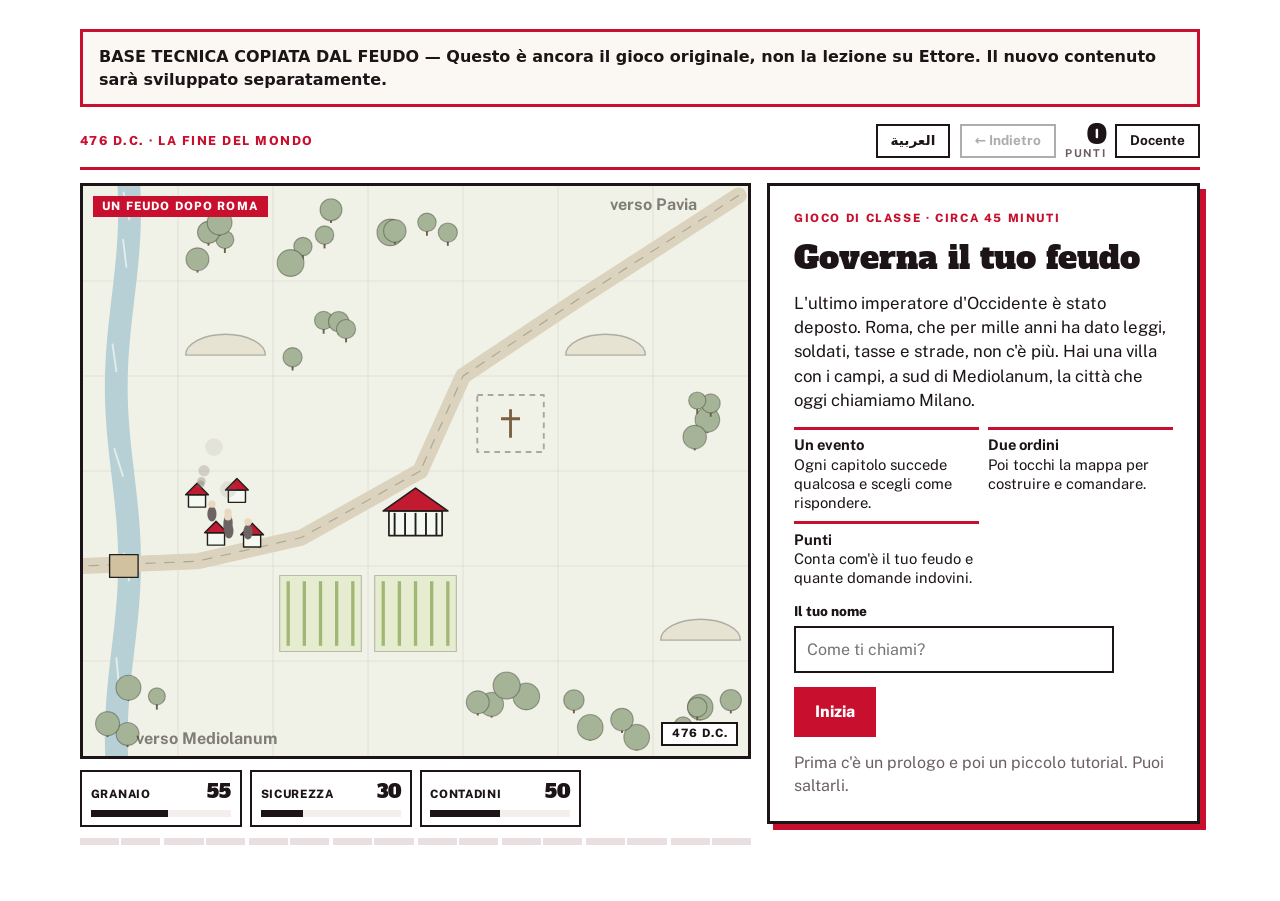
==== index.html @ fc3a0640 "chore: importa base tecnica modulare del feudo per simulatore epica" ====
<!doctype html>
<html lang="it">
<head>
<meta charset="utf-8">
<meta name="viewport" content="width=device-width,initial-scale=1,viewport-fit=cover">
<title>Base tecnica da adattare — Epica e romanzo</title>
<link rel="preconnect" href="https://fonts.googleapis.com">
<link rel="preconnect" href="https://fonts.gstatic.com" crossorigin>
<link href="https://fonts.googleapis.com/css2?family=Alfa+Slab+One&family=Public+Sans:wght@400;500;700;800&family=Cairo:wght@400;600;700;800&display=swap" rel="stylesheet">
<link rel="stylesheet" href="stile.css">
<!-- Contatore visite (facoltativo): per attivarlo togli i commenti e metti il tuo codice GoatCounter.
<script data-goatcounter="https://IL-TUO-CODICE.goatcounter.com/count" async src="//gc.zgo.at/count.js"></script>
-->
</head>
<body>
<div role="status" style="max-width:70rem;margin:.5rem auto 1rem;padding:.8rem 1rem;border:3px solid #c8102e;font:700 1rem/1.45 system-ui,sans-serif;color:#1c1416;background:#fbf7f2">BASE TECNICA COPIATA DAL FEUDO — Questo è ancora il gioco originale, non la lezione su Ettore. Il nuovo contenuto sarà sviluppato separatamente.</div>
<div class="app" id="app">
  <div class="bar">
    <div class="sub" id="subtitle">476 d.C. · La fine del mondo</div>
    <div class="bar-r">
      <button class="pill" id="btnLang" data-notr>العربية</button>
      <button class="pill" id="btnBack" disabled>← Indietro</button>
      <div class="score"><b id="score">0</b><small>Punti</small></div>
      <button class="pill" id="btnBoard">Docente</button>
    </div>
  </div>
  <div class="stage">
    <div class="left">
      <div class="mapwrap" id="mapwrap">
        <canvas id="map" aria-label="Mappa del tuo feudo"></canvas>
        <div class="chapter-tag" id="chTag"></div>
        <div class="turn-tag" id="turnTag"></div>
      </div>
      <div class="hud" id="hud"></div>
      <div class="progress" id="progress"></div>
    </div>
    <div class="panel" id="panel"></div>
  </div>
</div>
<div id="winner" hidden></div>
<div id="prologue" hidden></div>

<!-- L'ordine conta: sono script classici che condividono le stesse variabili. -->
<script src="config.js"></script>      <!-- valori da cambiare in ogni copia -->
<script src="contenuti.js"></script>   <!-- la storia: misure, capitoli, quiz, eventi -->
<script src="motore.js"></script>      <!-- regole del gioco, punteggio, codice del punteggio -->
<script src="i18n.js"></script>        <!-- traduzione in arabo -->
<script src="comune.js"></script>      <!-- stato e funzioni condivise dell'interfaccia -->
<script src="mappa.js"></script>       <!-- mappa animata su canvas -->
<script src="prologo.js"></script>     <!-- schede del prologo -->
<script src="interfaccia.js"></script> <!-- pannelli, azioni, classifica, avvio -->
</body>
</html>
---- stile.css ----
/* Layout: la mappa domina. Su schermo largo mappa e misure a sinistra, scene e ordini a destra. Su telefono: barra, mappa, misure, scena.
   Look: pagina bianca, rosso araldico per azioni e pericolo, inchiostro per il testo. Un solo tema deliberato. */
:root {
  --white: #ffffff; --ink: #1c1416; --red: #c8102e; --red-dark: #96091f; --red-pale: #fdeaed;
  --paper: #fbf7f2; --line: #e9dfe0; --mute: #6c5f63; --soft: #f4efec;
  --display: 'Alfa Slab One', 'Rockwell', Georgia, serif; --ui: 'Public Sans', system-ui, sans-serif;
  color-scheme: light;
}
* { box-sizing: border-box; }
body { background: var(--white); color: var(--ink); font-family: var(--ui); font-size: 1rem; line-height: 1.45;
  padding-inline: 1rem; padding-block: .8rem 3rem; }
button, input, textarea { font: inherit; color: inherit; }
.app { max-width: 70rem; margin-inline: auto; display: flex; flex-direction: column; gap: .8rem; }

.bar { display: flex; justify-content: space-between; align-items: center; gap: .8rem; flex-wrap: wrap; border-bottom: 3px solid var(--red); padding-bottom: .5rem; }
.sub { font-weight: 800; font-size: .78rem; letter-spacing: .12em; text-transform: uppercase; color: var(--red); }
.bar-r { display: flex; align-items: center; gap: .6rem; }
.score { text-align: end; line-height: 1; }
.score b { font-family: var(--display); font-size: 1.6rem; font-variant-numeric: tabular-nums; }
.score small { display: block; font-size: .68rem; font-weight: 700; letter-spacing: .12em; text-transform: uppercase; color: var(--mute); }
.pill { font-weight: 700; font-size: .85rem; border: 2px solid var(--ink); background: var(--white); padding: .35rem .8rem; cursor: pointer; }
.pill:hover { background: var(--ink); color: var(--white); }

.stage { display: grid; grid-template-columns: minmax(0, 1.55fr) minmax(19rem, 1fr); gap: 1rem; align-items: start; }
.left { display: flex; flex-direction: column; gap: .7rem; min-width: 0; }
@media (max-width: 52rem) { .stage { display: flex; flex-direction: column; align-items: stretch; } }

.mapwrap { position: relative; border: 3px solid var(--ink); background: var(--paper); line-height: 0; }
#map { width: 100%; display: block; touch-action: manipulation; cursor: pointer; }
.chapter-tag { position: absolute; left: .6rem; top: .6rem; background: var(--red); color: var(--white); font-weight: 800; font-size: .72rem; letter-spacing: .1em; text-transform: uppercase; padding: .25rem .6rem; line-height: 1.2; pointer-events: none; }
.turn-tag { position: absolute; right: .6rem; bottom: .6rem; background: var(--white); border: 2px solid var(--ink); font-weight: 800; font-size: .72rem; letter-spacing: .08em; text-transform: uppercase; padding: .2rem .55rem; line-height: 1.2; pointer-events: none; }
.progress { display: grid; grid-template-columns: repeat(8, 1fr); gap: 4px; }
.progress div { display: grid; grid-template-columns: 1fr 1fr; gap: 2px; }
.progress i { height: 7px; background: var(--line); display: block; }
.progress i.done { background: var(--ink); } .progress i.now { background: var(--red); }

.hud { display: grid; grid-template-columns: repeat(4, 1fr); gap: .5rem; }
.st { border: 2px solid var(--ink); padding: .4rem .55rem .5rem; background: var(--white); min-width: 0; }
.st-h { display: flex; justify-content: space-between; align-items: baseline; gap: .3rem; font-weight: 800; font-size: .72rem; letter-spacing: .06em; text-transform: uppercase; }
.st-h b { font-family: var(--display); font-size: 1.15rem; font-weight: 400; font-variant-numeric: tabular-nums; letter-spacing: 0; }
.st .bar2 { height: 7px; background: var(--soft); margin-top: .3rem; }
.st .bar2 i { display: block; height: 100%; background: var(--ink); transition: width .5s; }
.st.low { border-color: var(--red); } .st.low .bar2 i { background: var(--red); } .st.low b { color: var(--red); }
.st.up b { animation: up .9s; } .st.down b { animation: down .9s; }
@keyframes up { 0% { transform: scale(1.35); } 100% { transform: none; } }
@keyframes down { 0% { transform: scale(1.35); color: var(--red); } 100% { transform: none; } }
.st.off { display: none; }
@media (max-width: 34rem) { .hud { grid-template-columns: 1fr 1fr; } }
@media (max-width: 34rem) { .panel { box-shadow: 4px 4px 0 var(--red); } }

.panel { border: 3px solid var(--ink); background: var(--white); padding: clamp(1rem, 3vw, 1.5rem); display: flex; flex-direction: column; gap: .9rem; min-width: 0; animation: in .25s ease-out; box-shadow: 6px 6px 0 var(--red); }
@keyframes in { from { opacity: 0; transform: translateY(6px); } to { opacity: 1; transform: none; } }
@media (prefers-reduced-motion: reduce) { .panel, .st.up b, .st.down b { animation: none; } .st .bar2 i { transition: none; } }
.eyebrow { font-weight: 800; font-size: .72rem; letter-spacing: .14em; text-transform: uppercase; color: var(--red); }
h1, h2 { font-family: var(--display); font-weight: 400; line-height: 1.1; margin: 0; text-wrap: balance; }
h1 { font-size: 2rem; } h2 { font-size: 1.5rem; }
h3 { font-size: .95rem; margin: 0; font-weight: 800; }
p { margin: 0; max-width: 38rem; }
.prose { display: flex; flex-direction: column; gap: .6rem; font-size: 1.05rem; }
.muted { color: var(--mute); }
.quote { border-inline-start: 4px solid var(--red); padding-inline-start: .8rem; font-weight: 700; max-width: 38rem; }

.btn { font-weight: 800; font-size: 1rem; padding: .7rem 1.2rem; background: var(--red); color: var(--white); border: 2px solid var(--red); cursor: pointer; align-self: flex-start; }
.btn:hover { background: var(--red-dark); border-color: var(--red-dark); }
.btn.ghost { background: var(--white); color: var(--ink); border-color: var(--ink); }
.btn.ghost:hover { background: var(--ink); color: var(--white); }
.btn[disabled] { opacity: .45; cursor: default; }
:focus-visible { outline: 3px solid var(--red); outline-offset: 2px; }
.row { display: flex; gap: .6rem; flex-wrap: wrap; }

.opts { display: flex; flex-direction: column; gap: .5rem; }
.opt { display: grid; grid-template-columns: 1.6rem 1fr; gap: .4rem; text-align: left; background: var(--white); border: 2px solid var(--ink); padding: .7rem .8rem; cursor: pointer; font-weight: 500; font-size: 1rem; text-align: start; }
.opt:hover { background: var(--red-pale); border-color: var(--red); }
.opt .k { font-family: var(--display); color: var(--red); }
.opt.right { background: #eaf6ec; border-color: #1f7a3a; } .opt.wrong { background: var(--red-pale); border-color: var(--red); }

.chips { display: flex; flex-wrap: wrap; gap: .35rem; }
.chip { font-weight: 800; font-size: .8rem; padding: .12rem .5rem; background: var(--soft); font-variant-numeric: tabular-nums; }
.chip.neg { background: var(--red-pale); color: var(--red-dark); }
.note { background: var(--soft); border-inline-start: 4px solid var(--ink); padding: .7rem .9rem; display: flex; flex-direction: column; gap: .35rem; }
.note.red { background: var(--red-pale); border-color: var(--red); }
.crisis { background: var(--red); color: var(--white); padding: .6rem .8rem; font-weight: 700; }
.lines { margin: 0; padding-inline-start: 1.1rem; display: flex; flex-direction: column; gap: .2rem; max-width: 38rem; }

.ap { display: flex; align-items: center; gap: .5rem; font-weight: 800; font-size: .85rem; letter-spacing: .06em; text-transform: uppercase; }
.ap i { width: 1.1rem; height: 1.1rem; border: 2px solid var(--red); background: var(--red); display: inline-block; }
.ap i.used { background: var(--white); }
.orders { display: flex; flex-direction: column; gap: .4rem; }
.order { display: flex; justify-content: space-between; align-items: center; gap: .6rem; text-align: start; border: 2px solid var(--ink); background: var(--white); padding: .5rem .7rem; cursor: pointer; font-weight: 700; font-size: .95rem; }
.order:hover, .order.sel { background: var(--red-pale); border-color: var(--red); }
.order .chips { justify-content: flex-end; flex-shrink: 0; }
.sel-card { border: 3px solid var(--red); padding: .8rem; display: flex; flex-direction: column; gap: .5rem; background: var(--red-pale); }

.field { display: flex; flex-direction: column; gap: .3rem; max-width: 20rem; }
.field label { font-weight: 800; font-size: .85rem; }
.field input { background: var(--white); border: 2px solid var(--ink); padding: .6rem .7rem; }
.rules { display: grid; grid-template-columns: repeat(auto-fit, minmax(10rem, 1fr)); gap: .6rem; }
.rules div { border-top: 3px solid var(--red); padding-top: .35rem; font-size: .92rem; line-height: 1.3; }
.rules b { display: block; }

.big { font-family: var(--display); font-size: 3rem; line-height: 1; font-variant-numeric: tabular-nums; color: var(--red); }
.split { display: grid; grid-template-columns: 1fr 1fr; gap: .6rem; }
.split div { border: 2px solid var(--ink); padding: .5rem .7rem; }
.split b { font-family: var(--display); font-weight: 400; font-size: 1.5rem; display: block; }
.split small { font-weight: 700; font-size: .72rem; letter-spacing: .1em; text-transform: uppercase; color: var(--mute); }
textarea, .linkbox { width: 100%; background: var(--soft); border: 2px solid var(--ink); padding: .6rem; font-size: .85rem; word-break: break-all; }
textarea { min-height: 6rem; resize: vertical; }
.linkbox { user-select: all; font-family: ui-monospace, Menlo, monospace; }

.board { display: flex; flex-direction: column; border: 2px solid var(--ink); }
.brow { display: grid; grid-template-columns: 2.2rem minmax(0, 1fr) auto; gap: .6rem; align-items: center; padding: .5rem .7rem; border-bottom: 1px solid var(--line); }
.brow:last-child { border: 0; }
.brow.first { background: var(--red); color: var(--white); }
.brow.first small { color: #ffd9df; }
.pos { font-family: var(--display); font-size: 1.2rem; text-align: center; }
.brow b { display: block; overflow: hidden; text-overflow: ellipsis; white-space: nowrap; }
.brow small { color: var(--mute); font-weight: 600; font-size: .78rem; }
.pts { font-family: var(--display); font-size: 1.4rem; font-variant-numeric: tabular-nums; }

#winner { position: fixed; inset: 0; background: var(--red); color: var(--white); z-index: 50; display: flex; flex-direction: column; align-items: center; justify-content: center; gap: 1rem; text-align: center; padding: 1.5rem; overflow: hidden; }
#winner[hidden] { display: none; }
#winner .w1 { font-weight: 800; letter-spacing: .3em; text-transform: uppercase; }
#winner .w2 { font-family: var(--display); font-size: clamp(2.4rem, 11vw, 6rem); line-height: 1; overflow-wrap: anywhere; }
#winner .w3 { font-family: var(--display); font-size: 2rem; }
#winner .btn { background: var(--white); color: var(--red); border-color: var(--white); align-self: center; z-index: 2; }
.conf { position: absolute; top: -5vh; width: 10px; height: 16px; animation: fall linear infinite; }
@keyframes fall { to { transform: translateY(115vh) rotate(720deg); } }
@media (prefers-reduced-motion: reduce) { .conf { display: none; } }

/* tutorial, eventi, ordini */
.pill[disabled] { opacity: .35; cursor: default; } .pill[disabled]:hover { background: var(--white); color: inherit; }
.pill[hidden] { display: none; }
@media (max-width: 34rem) { .pill { padding: .35rem .6rem; font-size: .8rem; } .bar-r { gap: .4rem; } }
.hl { outline: 4px solid var(--red); outline-offset: 3px; animation: hlp 1.1s ease-in-out infinite; }
@keyframes hlp { 50% { outline-color: rgba(200,16,46,.15); } }
@media (prefers-reduced-motion: reduce) { .hl { animation: none; } }
.coach { background: var(--ink); color: var(--white); padding: .7rem .9rem; display: flex; flex-direction: column; gap: .25rem; font-size: .95rem; }
.coach small { font-weight: 800; font-size: .7rem; letter-spacing: .14em; text-transform: uppercase; color: #ffb3bf; }
.badge { align-self: flex-start; display: inline-block; font-weight: 800; font-size: .7rem; letter-spacing: .14em; text-transform: uppercase; padding: .18rem .55rem; background: var(--ink); color: var(--white); line-height: 1.3; }
.badge.Minaccia, .badge.Crisi { background: var(--red); }
.note .badge { margin-bottom: .1rem; }
.tag { display: block; font-weight: 800; font-size: .68rem; letter-spacing: .12em; text-transform: uppercase; color: var(--red); margin-bottom: .1rem; }
.stakes { display: flex; flex-wrap: wrap; gap: .4rem; align-items: center; }
.stakes .lbl { font-weight: 800; font-size: .72rem; letter-spacing: .12em; text-transform: uppercase; color: var(--mute); }
.stake { border: 2px solid var(--ink); padding: .1rem .5rem; font-weight: 700; font-size: .85rem; background: var(--white); }
.stake b { font-family: var(--display); font-weight: 400; margin-inline-start: .35rem; }
.stake.low { border-color: var(--red); color: var(--red); }
.ask { font-size: .75rem; letter-spacing: .14em; text-transform: uppercase; color: var(--mute); margin-top: .2rem; }
.you small { font-weight: 800; font-size: .7rem; letter-spacing: .12em; text-transform: uppercase; color: var(--mute); display: block; margin-bottom: .15rem; }
.why { background: var(--red-pale); border-inline-start: 4px solid var(--red); padding: .6rem .8rem; font-size: .95rem; max-width: 38rem; }
.steps { margin: 0; padding-inline-start: 1.3rem; display: flex; flex-direction: column; gap: .4rem; max-width: 38rem; }
.cg { display: grid; grid-template-columns: 1fr 1fr; gap: .6rem; }
.cg small { display: block; font-weight: 800; font-size: .7rem; letter-spacing: .12em; text-transform: uppercase; color: var(--mute); margin-bottom: .25rem; }
.whyline { font-weight: 700; color: var(--red-dark); }
.grp { display: flex; flex-direction: column; gap: .35rem; }
.gh { font-size: .72rem; letter-spacing: .14em; text-transform: uppercase; color: var(--mute); margin-top: .3rem; }
.gh.reco { color: var(--red); }
.order { flex-direction: column; align-items: flex-start; justify-content: flex-start; gap: .25rem; }
.order .chips { justify-content: flex-start; }
.order.reco { border-color: var(--red); }
.o-t { font-weight: 800; }
.o-why { font-size: .82rem; font-weight: 600; color: var(--red-dark); }

/* lingua araba: scrittura da destra a sinistra, la mappa resta com'e' */
.app[lang="ar"] { --display: 'Cairo', 'Noto Sans Arabic', system-ui, sans-serif; --ui: 'Cairo', 'Noto Sans Arabic', system-ui, sans-serif; font-family: var(--ui); }
.app[lang="ar"] * { letter-spacing: 0 !important; text-transform: none !important; }
.app[lang="ar"] h1, .app[lang="ar"] h2 { line-height: 1.4; font-weight: 800; }
.app[lang="ar"] p, .app[lang="ar"] li { line-height: 1.65; }
.app[dir="rtl"] .stage, .app[dir="rtl"] .mapwrap, .app[dir="rtl"] .progress { direction: ltr; }
.app[dir="rtl"] .panel, .app[dir="rtl"] .hud, .app[dir="rtl"] .bar { direction: rtl; }
.recap { border: 3px solid var(--ink); background: var(--paper); padding: .9rem 1rem 1rem; display: flex; flex-direction: column; gap: .6rem; }
.recap h3 { font-family: var(--display); font-weight: 400; font-size: 1.15rem; color: var(--red); line-height: 1.2; }
.recap-lead { font-weight: 700; font-size: .95rem; }
.recap ul { list-style: none; margin: 0; padding: 0; display: flex; flex-direction: column; gap: .5rem; }
.recap li { border-inline-start: 4px solid var(--red); padding-inline-start: .65rem; display: flex; flex-direction: column; gap: .05rem; font-size: .93rem; line-height: 1.35; }
.recap-chain { background: var(--white); border: 2px solid var(--ink); padding: .6rem .8rem; display: flex; flex-direction: column; gap: .15rem; }
.recap-chain h4 { margin: 0 0 .2rem; font-size: .72rem; font-weight: 800; letter-spacing: .12em; text-transform: uppercase; color: var(--red); }
.recap-chain p { font-size: .95rem; }
.recap li b { font-weight: 800; }
/* Prologo animato */
#prologue { position: fixed; inset: 0; z-index: 60; background: var(--white); display: flex; align-items: flex-start; justify-content: center; padding: 1rem; overflow: auto; }
#prologue[hidden] { display: none; }
@media (min-height: 40rem) { #prologue { align-items: center; } }
.pro-card { width: min(46rem, 100%); border: 3px solid var(--ink); box-shadow: 6px 6px 0 var(--red); background: var(--white); display: flex; flex-direction: column; margin-block: auto; }
.pro-art { line-height: 0; border-bottom: 3px solid var(--ink); background: var(--paper); aspect-ratio: 16 / 9; overflow: hidden; direction: ltr; }
.pro-art svg { width: 100%; height: 100%; display: block; }
.pro-in { animation: proin .5s ease-out; }
@keyframes proin { from { opacity: 0; } to { opacity: 1; } }
.pro-body { padding: 1rem 1.2rem 1.25rem; display: flex; flex-direction: column; gap: .7rem; }
.pro-top { display: flex; justify-content: space-between; align-items: center; gap: .6rem; }
.pro-title { font-size: clamp(2rem, 8vw, 3rem); color: var(--red); }
.pro-text { font-size: clamp(1.1rem, 3.4vw, 1.4rem); font-weight: 600; line-height: 1.35; max-width: 34rem; opacity: 0; animation: protext .9s ease-out forwards; }
@keyframes protext { from { opacity: 0; transform: translateY(6px); } to { opacity: 1; transform: none; } }
.pro-dots { display: flex; gap: 4px; }
.pro-dots i { flex: 1; height: 6px; background: var(--line); display: block; }
.pro-dots i.done { background: var(--ink); } .pro-dots i.now { background: var(--red); }
.pro-card[dir="rtl"] { --display: 'Cairo', 'Noto Sans Arabic', system-ui, sans-serif; --ui: 'Cairo', 'Noto Sans Arabic', system-ui, sans-serif; font-family: var(--ui); }
.pro-card[dir="rtl"] * { letter-spacing: 0 !important; text-transform: none !important; }
.pro-card[dir="rtl"] .pro-title { line-height: 1.4; font-weight: 800; }
.pro-card[dir="rtl"] .pro-text { line-height: 1.7; }
@media (prefers-reduced-motion: reduce) { .pro-in, .pro-text { animation: none; opacity: 1; } }
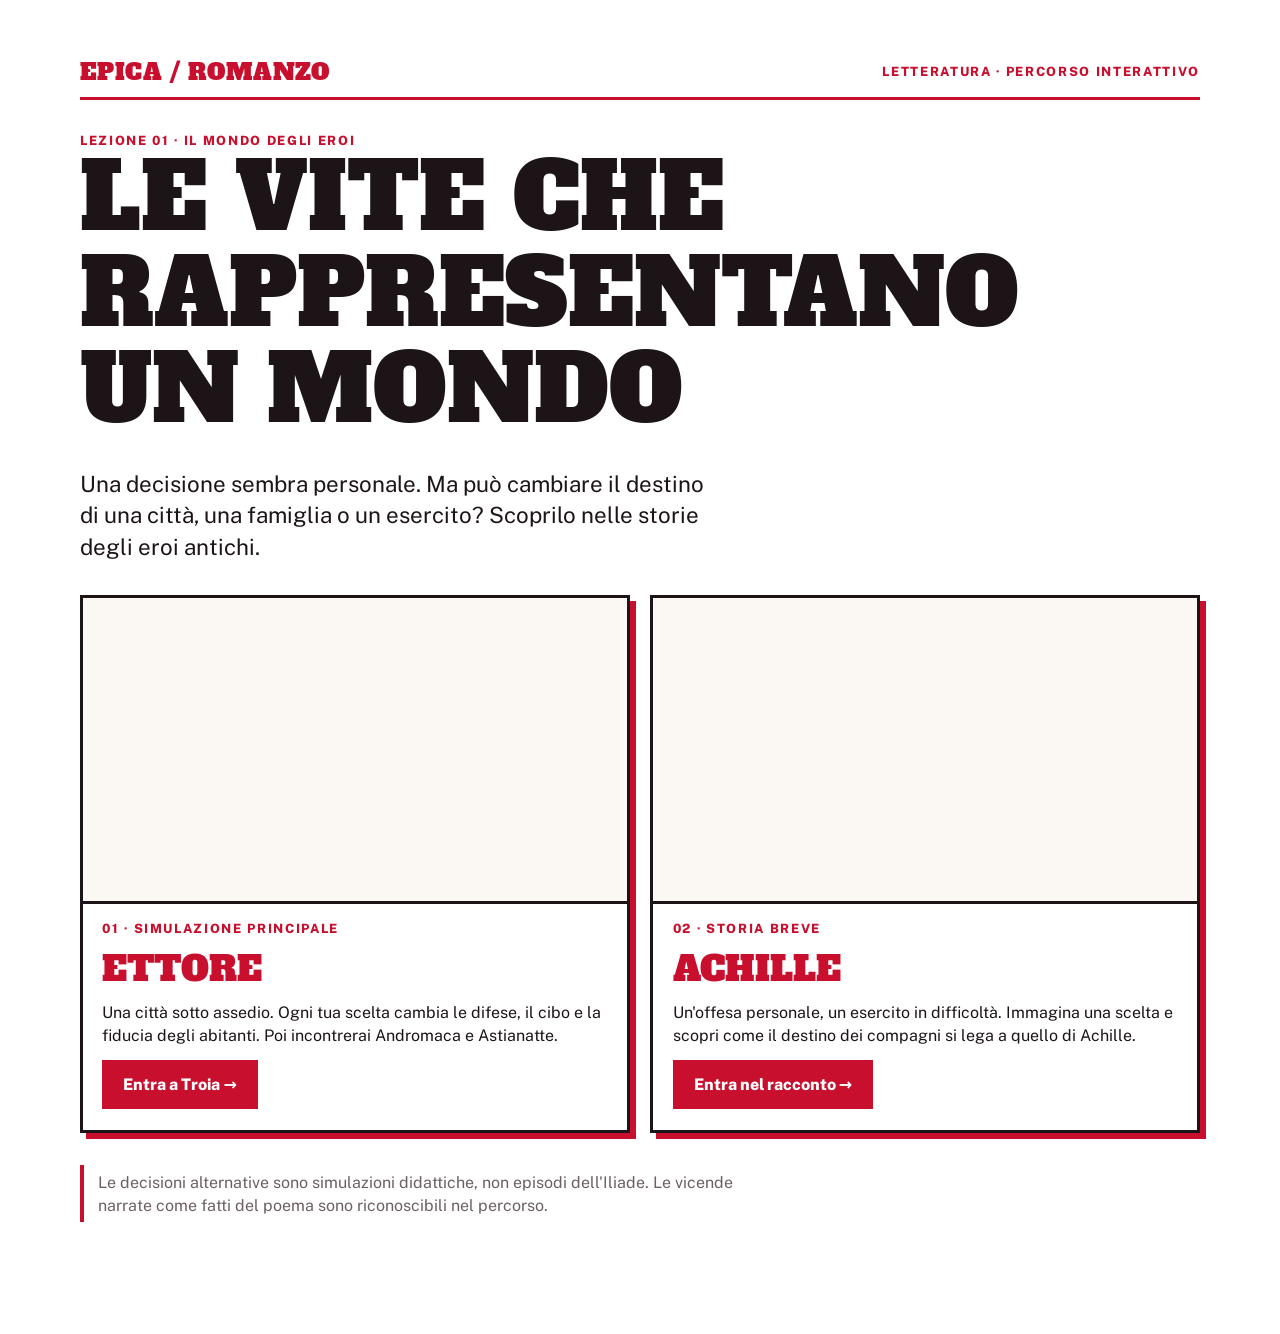
==== commit c8d48b82: "feat: sostituisci homepage feudale con scelta storie epiche" ====
--- a/index.html
+++ b/index.html
@@ -1,53 +1,81 @@
 <!doctype html>
 <html lang="it">
 <head>
-<meta charset="utf-8">
-<meta name="viewport" content="width=device-width,initial-scale=1,viewport-fit=cover">
-<title>Base tecnica da adattare — Epica e romanzo</title>
-<link rel="preconnect" href="https://fonts.googleapis.com">
-<link rel="preconnect" href="https://fonts.gstatic.com" crossorigin>
-<link href="https://fonts.googleapis.com/css2?family=Alfa+Slab+One&family=Public+Sans:wght@400;500;700;800&family=Cairo:wght@400;600;700;800&display=swap" rel="stylesheet">
-<link rel="stylesheet" href="stile.css">
-<!-- Contatore visite (facoltativo): per attivarlo togli i commenti e metti il tuo codice GoatCounter.
-<script data-goatcounter="https://IL-TUO-CODICE.goatcounter.com/count" async src="//gc.zgo.at/count.js"></script>
--->
+  <meta charset="utf-8">
+  <meta name="viewport" content="width=device-width,initial-scale=1,viewport-fit=cover">
+  <meta name="theme-color" content="#ffffff">
+  <title>Epica — Le vite che rappresentano un mondo</title>
+  <meta name="description" content="Storie interattive sull'epica: scelte, destini personali e comunità.">
+  <link rel="preconnect" href="https://fonts.googleapis.com">
+  <link rel="preconnect" href="https://fonts.gstatic.com" crossorigin>
+  <link href="https://fonts.googleapis.com/css2?family=Alfa+Slab+One&family=Public+Sans:wght@400;500;700;800&display=swap" rel="stylesheet">
+  <link rel="stylesheet" href="stile.css">
+  <link rel="stylesheet" href="epica.css">
 </head>
 <body>
-<div role="status" style="max-width:70rem;margin:.5rem auto 1rem;padding:.8rem 1rem;border:3px solid #c8102e;font:700 1rem/1.45 system-ui,sans-serif;color:#1c1416;background:#fbf7f2">BASE TECNICA COPIATA DAL FEUDO — Questo è ancora il gioco originale, non la lezione su Ettore. Il nuovo contenuto sarà sviluppato separatamente.</div>
-<div class="app" id="app">
-  <div class="bar">
-    <div class="sub" id="subtitle">476 d.C. · La fine del mondo</div>
-    <div class="bar-r">
-      <button class="pill" id="btnLang" data-notr>العربية</button>
-      <button class="pill" id="btnBack" disabled>← Indietro</button>
-      <div class="score"><b id="score">0</b><small>Punti</small></div>
-      <button class="pill" id="btnBoard">Docente</button>
+  <section id="landing" class="ep-landing" aria-label="Scegli una storia">
+    <div class="ep-mast">
+      <div class="ep-brand">EPICA / ROMANZO</div>
+      <span class="ep-kicker">Letteratura · Percorso interattivo</span>
     </div>
-  </div>
-  <div class="stage">
-    <div class="left">
-      <div class="mapwrap" id="mapwrap">
-        <canvas id="map" aria-label="Mappa del tuo feudo"></canvas>
-        <div class="chapter-tag" id="chTag"></div>
-        <div class="turn-tag" id="turnTag"></div>
+    <div>
+      <div class="ep-kicker">Lezione 01 · Il mondo degli eroi</div>
+      <h1 class="ep-display">LE VITE CHE RAPPRESENTANO UN MONDO</h1>
+    </div>
+    <p class="ep-deck">Una decisione sembra personale. Ma può cambiare il destino di una città, una famiglia o un esercito? Scoprilo nelle storie degli eroi antichi.</p>
+    <button id="continue" class="btn ghost" data-action="continue" hidden>Continua la tua storia</button>
+    <div class="ep-story-grid">
+      <article class="ep-story-card">
+        <div class="ep-cover" data-cover="ettore"></div>
+        <div class="ep-story-body">
+          <span class="ep-kicker">01 · Simulazione principale</span>
+          <h2>ETTORE</h2>
+          <p>Una città sotto assedio. Ogni tua scelta cambia le difese, il cibo e la fiducia degli abitanti. Poi incontrerai Andromaca e Astianatte.</p>
+          <button class="btn" data-action="start" data-story="ettore">Entra a Troia →</button>
+        </div>
+      </article>
+      <article class="ep-story-card">
+        <div class="ep-cover" data-cover="achille"></div>
+        <div class="ep-story-body">
+          <span class="ep-kicker">02 · Storia breve</span>
+          <h2>ACHILLE</h2>
+          <p>Un'offesa personale, un esercito in difficoltà. Immagina una scelta e scopri come il destino dei compagni si lega a quello di Achille.</p>
+          <button class="btn" data-action="start" data-story="achille">Entra nel racconto →</button>
+        </div>
+      </article>
+    </div>
+    <p class="ep-story-note">Le decisioni alternative sono simulazioni didattiche, non episodi dell'Iliade. Le vicende narrate come fatti del poema sono riconoscibili nel percorso.</p>
+  </section>
+
+  <main class="app" id="app" hidden>
+    <header class="bar">
+      <div class="ep-app-title">
+        <small id="headline">Le vite che rappresentano un mondo</small>
+        <b id="storyName">ETTORE</b>
       </div>
-      <div class="hud" id="hud"></div>
-      <div class="progress" id="progress"></div>
-    </div>
-    <div class="panel" id="panel"></div>
-  </div>
-</div>
-<div id="winner" hidden></div>
-<div id="prologue" hidden></div>
+      <div class="bar-r">
+        <button class="pill" data-action="menu">← Storie</button>
+      </div>
+    </header>
+    <section class="stage ep-stage" aria-label="Simulazione narrativa">
+      <div class="left">
+        <div class="mapwrap">
+          <div class="ep-map" id="map" aria-live="off"></div>
+          <div class="chapter-tag" id="chapterTag">Simulazione</div>
+          <div class="turn-tag" id="turnTag">1/1</div>
+        </div>
+        <div class="ep-hud" id="hud" aria-label="Indicatori della storia"></div>
+        <div class="ep-progress" id="progress" aria-label="Progresso del percorso"></div>
+        <p class="ep-notice">Le misure servono a mostrare le conseguenze delle scelte; non sono dati storici e non sono un voto.</p>
+      </div>
+      <section class="panel ep-panel" id="panel" aria-label="Scena e decisione"></section>
+    </section>
+  </main>
+  <div id="prologue" hidden role="dialog" aria-label="Racconto illustrato" aria-modal="true"></div>
 
-<!-- L'ordine conta: sono script classici che condividono le stesse variabili. -->
-<script src="config.js"></script>      <!-- valori da cambiare in ogni copia -->
-<script src="contenuti.js"></script>   <!-- la storia: misure, capitoli, quiz, eventi -->
-<script src="motore.js"></script>      <!-- regole del gioco, punteggio, codice del punteggio -->
-<script src="i18n.js"></script>        <!-- traduzione in arabo -->
-<script src="comune.js"></script>      <!-- stato e funzioni condivise dell'interfaccia -->
-<script src="mappa.js"></script>       <!-- mappa animata su canvas -->
-<script src="prologo.js"></script>     <!-- schede del prologo -->
-<script src="interfaccia.js"></script> <!-- pannelli, azioni, classifica, avvio -->
+  <script src="engine.js"></script>
+  <script src="storie.js"></script>
+  <script src="epica-map.js"></script>
+  <script src="epica-app.js"></script>
 </body>
 </html>
--- a/epica.css
+++ b/epica.css
@@ -0,0 +1,78 @@
+/* Estensione minimale del design di sito-feudo. Le regole base
+   (palette, font, .bar, .panel, .pro-card, .pro-art, .btn) restano in stile.css. */
+[hidden] { display:none !important; }
+body { margin:0; min-height:100vh; }
+.ep-landing { max-width:70rem; margin:0 auto; padding:clamp(1.2rem,5vw,3rem) 0 4rem; display:grid; gap:2rem; }
+.ep-mast { border-bottom:3px solid var(--red); padding:0 0 .8rem; display:flex; justify-content:space-between; gap:1rem; align-items:center; }
+.ep-brand { font:400 1.45rem/1 var(--display); color:var(--red); letter-spacing:.02em; }
+.ep-kicker { color:var(--red); font-size:.8rem; font-weight:800; letter-spacing:.13em; text-transform:uppercase; }
+.ep-display { font-family:var(--display); font-weight:400; line-height:1.03; font-size:clamp(2.4rem,7.3vw,5.8rem); max-width:13ch; }
+.ep-deck { font-size:clamp(1.1rem,2vw,1.4rem); max-width:39rem; line-height:1.4; }
+.ep-story-grid { display:grid; grid-template-columns:repeat(2,minmax(0,1fr)); gap:1.3rem; }
+.ep-story-card { border:3px solid var(--ink); box-shadow:6px 6px 0 var(--red); display:flex; flex-direction:column; gap:0; min-width:0; }
+.ep-cover { aspect-ratio:16/9; background:var(--paper); overflow:hidden; border-bottom:3px solid var(--ink); }
+.ep-cover svg { width:100%;height:100%;display:block; }
+.ep-cover svg [fill="url(#stones)"] { opacity:.8; }
+.ep-story-body { display:flex;flex-direction:column;gap:.75rem;padding:1rem 1.2rem 1.3rem;align-items:flex-start; }
+.ep-story-body h2 { font-size:clamp(1.5rem,3vw,2.2rem);color:var(--red); }
+.ep-story-body p { line-height:1.45; }
+.ep-story-note { border-left:4px solid var(--red);padding:.35rem .9rem;color:var(--mute);max-width:44rem; }
+.ep-app-title { display:flex; flex-direction:column; gap:.15rem; }
+.ep-app-title b { font:400 1.4rem var(--display);color:var(--red); }
+.ep-app-title small { color:var(--mute);font-weight:700; }
+.ep-stage { padding-top:.4rem; }
+.ep-map { width:100%;display:block;min-width:0;line-height:0; }
+.ep-map svg { width:100%;height:auto;display:block; }
+.ep-maphead { font-size:.75rem;font-weight:800;text-transform:uppercase;letter-spacing:.12em; }
+.ep-hud { display:grid;grid-template-columns:repeat(3,minmax(0,1fr));gap:.5rem; }
+.ep-stat { border:2px solid var(--ink);padding:.65rem; min-width:0;background:var(--white); }
+.ep-stat-head { font-size:.8rem;display:flex;justify-content:space-between;align-items:baseline;gap:.25rem;flex-wrap:wrap; }
+.ep-stat-head span:first-child { font-weight:800; }
+.ep-stat-head b { font:400 1.4rem var(--display); }
+.ep-stat-head em { font-style:normal;font-weight:800;font-size:.8rem; }
+.ep-up { color:#1f7a3a !important; }
+.ep-down { color:var(--red-dark) !important; }
+.ep-meter { width:100%; height:9px;background:var(--soft);border:1px solid var(--ink);margin-top:.5rem;overflow:hidden; }
+.ep-meter > div { height:100%;background:var(--red);transition:width .3s ease-out; }
+.ep-stat:nth-child(2) .ep-meter > div { background:#bd974a; }
+.ep-stat:nth-child(3) .ep-meter > div { background:#53877b; }
+.ep-progress { display:flex;gap:3px; min-height:6px; }
+.ep-progress > i { display:block;background:var(--line);flex:1;min-width:0;height:6px; }
+.ep-progress > i.done { background:var(--ink); }
+.ep-progress > i.now { background:var(--red); }
+.ep-panel { gap:1rem; }
+.ep-panel h1 { font-size:clamp(1.65rem,4.2vw,2.4rem); }
+.ep-lead { font-size:1.05rem;line-height:1.48;max-width:36rem; }
+.ep-choices { display:flex;flex-direction:column;gap:.55rem; }
+.ep-choice { width:100%; }
+.ep-choice:focus-visible { outline:3px solid var(--red);outline-offset:3px; }
+.ep-help { color:var(--mute);font-size:.9rem; border-top:1px solid var(--line);padding-top:.75rem; }
+.ep-small { font-size:.8rem;padding:.4rem .6rem; }
+.ep-change-list { display:grid;gap:.35rem; }
+.ep-change { display:flex;align-items:center;justify-content:space-between;gap:1rem;padding:.65rem .8rem;background:var(--soft);font-weight:700; }
+.ep-change b { font-family:var(--display);font-weight:400;font-size:1.25rem; }
+.ep-after { color:var(--mute);border-left:3px solid var(--ink);padding-left:.8rem; }
+.ep-notice { color:var(--mute);font-size:.83rem;max-width:60rem; }
+#prologue { z-index:100; }
+#prologue .pro-body { gap:.85rem; }
+#prologue .pro-title {font-size:clamp(1.65rem,4.8vw,2.8rem);color:var(--red); }
+#prologue .pro-text {font-size:clamp(1.12rem,3.1vw,1.35rem);font-weight:600;line-height:1.45; }
+#prologue .pro-art {aspect-ratio:16/9;}
+@media (max-width:45rem) {
+  body { padding-inline:.65rem; }
+  .ep-story-grid { grid-template-columns:1fr; }
+  .ep-landing { gap:1.4rem;padding-top:1rem; }
+  .ep-hud { grid-template-columns:repeat(3,minmax(0,1fr));gap:.28rem; }
+  .ep-stat {padding:.4rem;}
+  .ep-stat-head {font-size:.69rem;}
+  .ep-stat-head b {font-size:1.15rem;}
+  .ep-panel {padding:1rem;}
+  .ep-mast {align-items:flex-start;}
+  #prologue {padding:.5rem;}
+  #prologue .pro-card {box-shadow:4px 4px 0 var(--red);}
+}
+@media (prefers-reduced-motion:reduce) {
+  .ep-meter > div {transition:none;}
+  .pro-in,.pro-text {animation:none!important;opacity:1!important;}
+  svg animate, svg animateTransform {display:none;}
+}
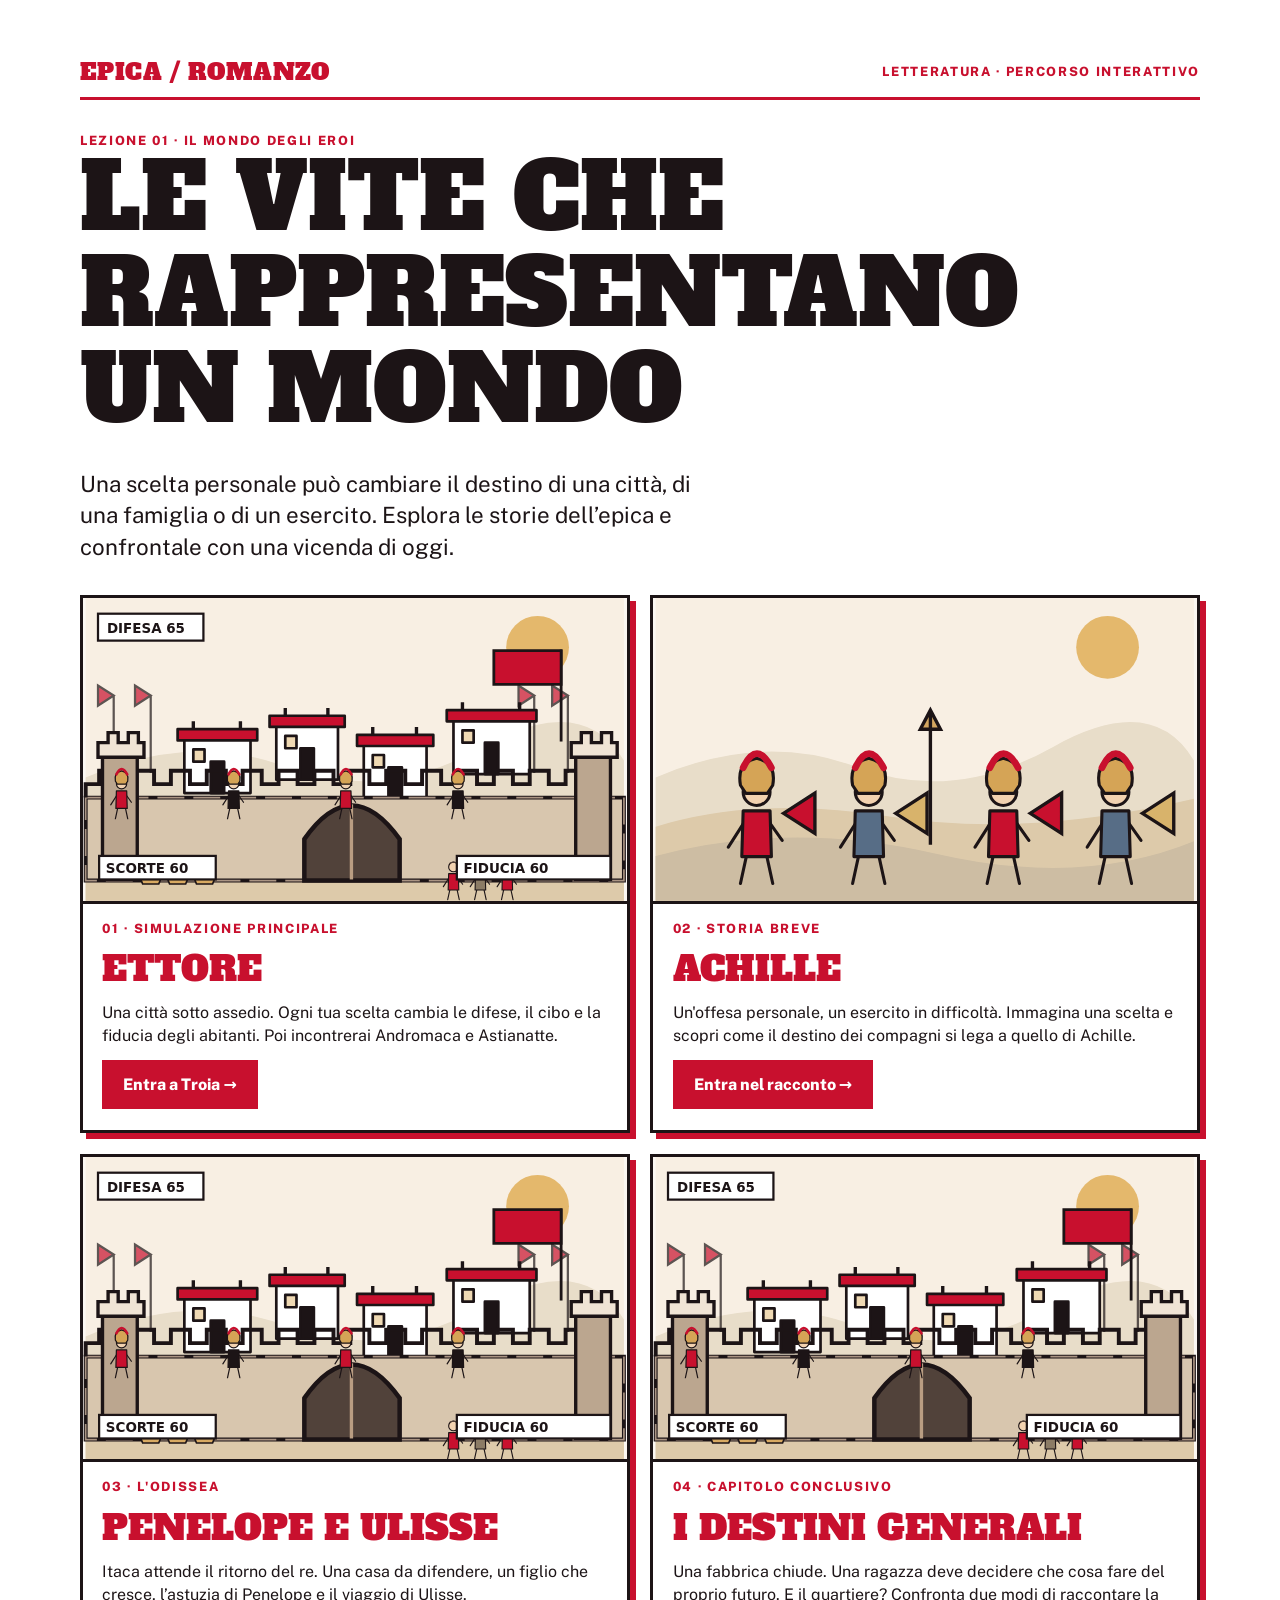
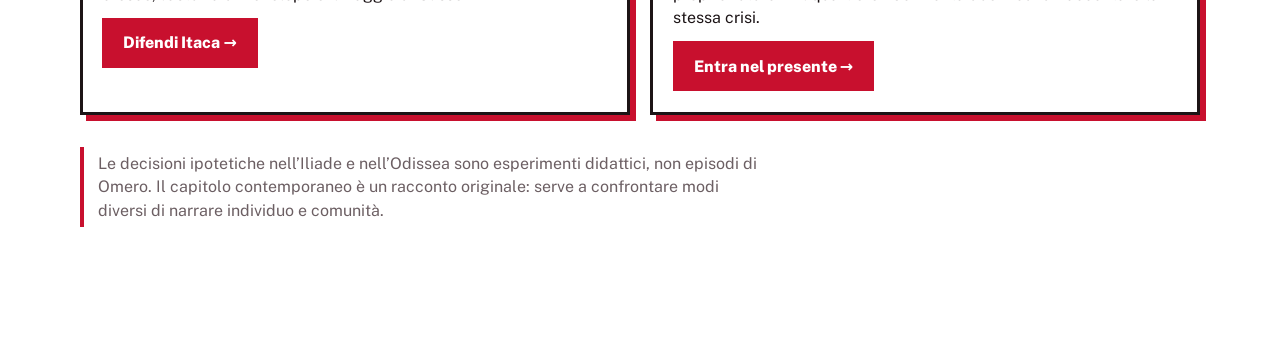
==== commit e66f24a1: "feat(home): aggiungi Penelope/Ulisse e capitolo finale sui destini generali" ====
--- a/index.html
+++ b/index.html
@@ -22,7 +22,7 @@
       <div class="ep-kicker">Lezione 01 · Il mondo degli eroi</div>
       <h1 class="ep-display">LE VITE CHE RAPPRESENTANO UN MONDO</h1>
     </div>
-    <p class="ep-deck">Una decisione sembra personale. Ma può cambiare il destino di una città, una famiglia o un esercito? Scoprilo nelle storie degli eroi antichi.</p>
+    <p class="ep-deck">Una scelta personale può cambiare il destino di una città, di una famiglia o di un esercito. Esplora le storie dell’epica e confrontale con una vicenda di oggi.</p>
     <button id="continue" class="btn ghost" data-action="continue" hidden>Continua la tua storia</button>
     <div class="ep-story-grid">
       <article class="ep-story-card">
@@ -43,8 +43,26 @@
           <button class="btn" data-action="start" data-story="achille">Entra nel racconto →</button>
         </div>
       </article>
+      <article class="ep-story-card">
+        <div class="ep-cover" data-cover="penelope"></div>
+        <div class="ep-story-body">
+          <span class="ep-kicker">03 · L'Odissea</span>
+          <h2>PENELOPE E ULISSE</h2>
+          <p>Itaca attende il ritorno del re. Una casa da difendere, un figlio che cresce, l’astuzia di Penelope e il viaggio di Ulisse.</p>
+          <button class="btn" data-action="start" data-story="penelope">Difendi Itaca →</button>
+        </div>
+      </article>
+      <article class="ep-story-card ep-final-story">
+        <div class="ep-cover" data-cover="oggi"></div>
+        <div class="ep-story-body">
+          <span class="ep-kicker">04 · Capitolo conclusivo</span>
+          <h2>I DESTINI GENERALI</h2>
+          <p>Una fabbrica chiude. Una ragazza deve decidere che cosa fare del proprio futuro. E il quartiere? Confronta due modi di raccontare la stessa crisi.</p>
+          <button class="btn" data-action="start" data-story="oggi">Entra nel presente →</button>
+        </div>
+      </article>
     </div>
-    <p class="ep-story-note">Le decisioni alternative sono simulazioni didattiche, non episodi dell'Iliade. Le vicende narrate come fatti del poema sono riconoscibili nel percorso.</p>
+    <p class="ep-story-note">Le decisioni ipotetiche nell’Iliade e nell’Odissea sono esperimenti didattici, non episodi di Omero. Il capitolo contemporaneo è un racconto originale: serve a confrontare modi diversi di narrare individuo e comunità.</p>
   </section>
 
   <main class="app" id="app" hidden>
--- a/epica.css
+++ b/epica.css
@@ -76,3 +76,33 @@
   .pro-in,.pro-text {animation:none!important;opacity:1!important;}
   svg animate, svg animateTransform {display:none;}
 }
+
+/* Il nodo concettuale: Ettore = marito, padre e difensore insieme. */
+.ep-roles { display:grid; grid-template-columns:repeat(3,minmax(0,1fr)); gap:.45rem; }
+.ep-role { position:relative; min-height:4.2rem; padding:.65rem .45rem; text-align:left; border:2px solid var(--ink); background:var(--white); cursor:pointer; display:flex; flex-direction:column; justify-content:center; gap:.25rem; transition:background .16s,border-color .16s; }
+.ep-role strong { font-size:clamp(.73rem,1.8vw,.85rem); font-weight:800; letter-spacing:.06em; }
+.ep-role small { font-size:clamp(.7rem,1.6vw,.81rem); color:var(--mute); font-weight:600; }
+.ep-role.selected { border-color:var(--red); background:var(--red-pale); }
+.ep-role:focus-visible { outline:3px solid var(--red); outline-offset:3px; }
+.ep-visited { position:absolute; top:.35rem; right:.4rem; color:#1f7a3a; font-weight:800; font-size:.85rem; }
+.ep-role-explanation { min-height:5rem; padding:.65rem .8rem; background:var(--soft); border-left:4px solid var(--red); font-size:.92rem; line-height:1.5; }
+.ep-role-explanation strong { font-weight:800; }
+.ep-role-explanation p { margin:.25rem 0 0; }
+.ep-roles-progress { margin:0; color:var(--mute); font-size:.78rem; font-weight:700; }
+.ep-episode-list { display:flex;flex-direction:column;gap:.5rem; }
+.ep-episode { display:flex; flex-direction:column; padding:.7rem .8rem; border-left:4px solid var(--red); background:var(--soft); gap:.2rem; }
+.ep-episode strong { font-weight:800; }
+.ep-episode span { font-size:.9rem; }
+.ep-episode small { color:var(--mute); font-size:.84rem; }
+@media (max-width:34rem) {
+  .ep-role { min-height:3.7rem; padding:.55rem .38rem; }
+  .ep-role strong { font-size:.69rem; letter-spacing:0; }
+  .ep-role small { font-size:.7rem; }
+  .ep-role-explanation { font-size:.88rem; }
+}
+@media (prefers-reduced-motion:reduce) { .ep-role { transition:none; } }
+
+/* Movimento minimo dei vessilli nelle scene, disattivato con preferenze di accessibilità. */
+.ep-svg-flag { transform-box:fill-box;transform-origin:100% 50%;animation:ep-banner 3.2s ease-in-out infinite; }
+@keyframes ep-banner { 0%,100% {transform:skewY(0deg) scaleX(1)} 50% {transform:skewY(-3deg) scaleX(.92)} }
+@media (prefers-reduced-motion:reduce) { .ep-svg-flag {animation:none} }
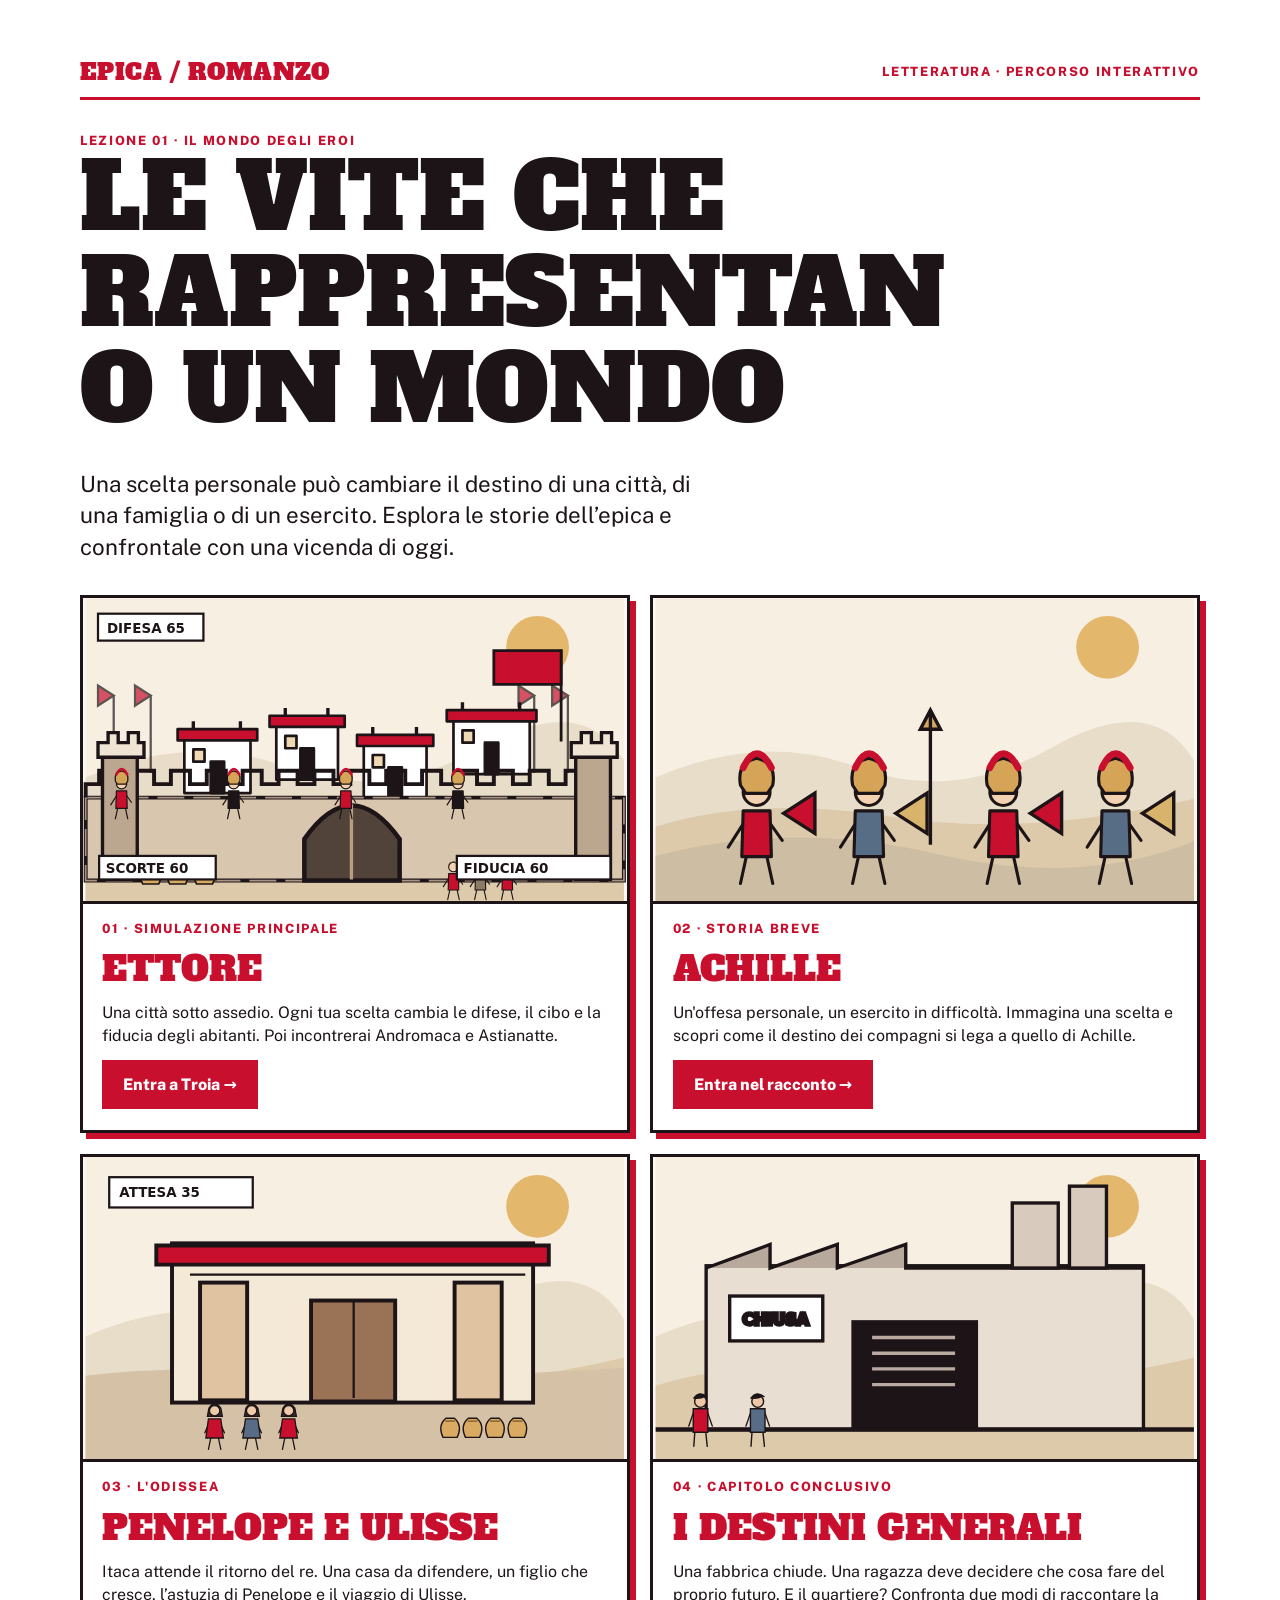
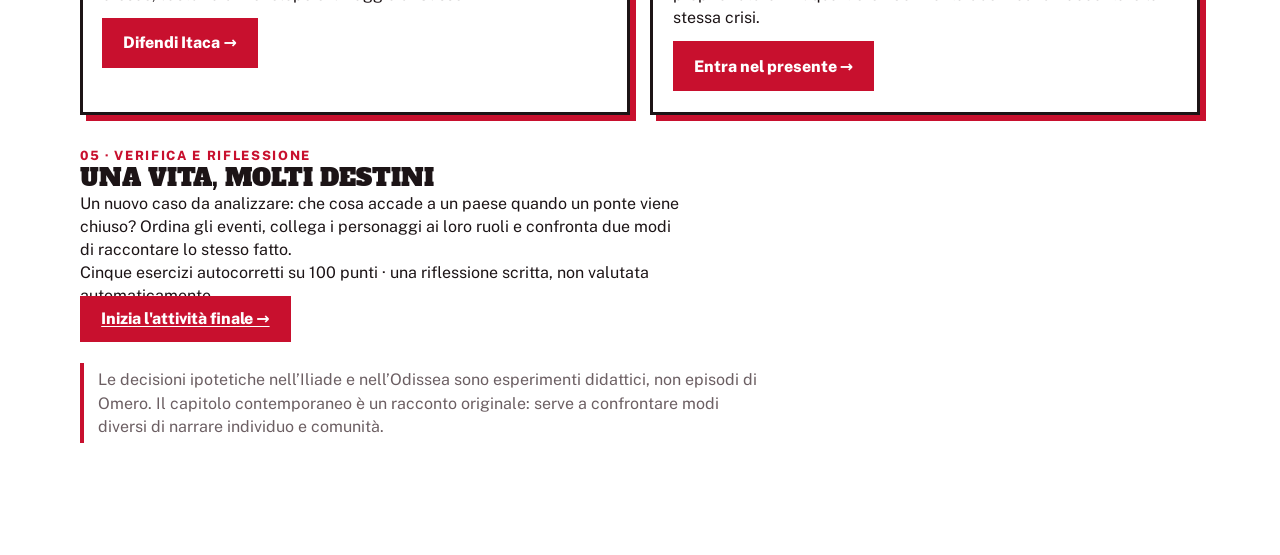
==== commit e86ffccf: "feat(home): attività finale autonoma dopo le quattro storie" ====
--- a/index.html
+++ b/index.html
@@ -62,6 +62,13 @@
         </div>
       </article>
     </div>
+    <section class="vf-home-promo" aria-label="Attività conclusiva">
+      <div class="ep-kicker">05 · Verifica e riflessione</div>
+      <h2>UNA VITA, MOLTI DESTINI</h2>
+      <p>Un nuovo caso da analizzare: che cosa accade a un paese quando un ponte viene chiuso? Ordina gli eventi, collega i personaggi ai loro ruoli e confronta due modi di raccontare lo stesso fatto.</p>
+      <p class="vf-home-meta">Cinque esercizi autocorretti su 100 punti · una riflessione scritta, non valutata automaticamente.</p>
+      <a class="btn" href="./verifica.html">Inizia l'attività finale →</a>
+    </section>
     <p class="ep-story-note">Le decisioni ipotetiche nell’Iliade e nell’Odissea sono esperimenti didattici, non episodi di Omero. Il capitolo contemporaneo è un racconto originale: serve a confrontare modi diversi di narrare individuo e comunità.</p>
   </section>
 
--- a/epica.css
+++ b/epica.css
@@ -106,3 +106,14 @@
 .ep-svg-flag { transform-box:fill-box;transform-origin:100% 50%;animation:ep-banner 3.2s ease-in-out infinite; }
 @keyframes ep-banner { 0%,100% {transform:skewY(0deg) scaleX(1)} 50% {transform:skewY(-3deg) scaleX(.92)} }
 @media (prefers-reduced-motion:reduce) { .ep-svg-flag {animation:none} }
+
+/* Evita che intestazioni e titoli editoriali spingano la pagina oltre il viewport mobile. */
+.ep-mast { flex-wrap:wrap; }
+.ep-mast > * { min-width:0; }
+.ep-display { overflow-wrap:anywhere; hyphens:auto; }
+.ep-story-card, .ep-story-body { min-width:0; }
+@media (max-width:45rem) {
+  .ep-mast { align-items:flex-start; row-gap:.4rem; }
+  .ep-brand { font-size:1.25rem; }
+  .ep-mast .ep-kicker { font-size:.7rem; letter-spacing:.08em; overflow-wrap:anywhere; }
+}
